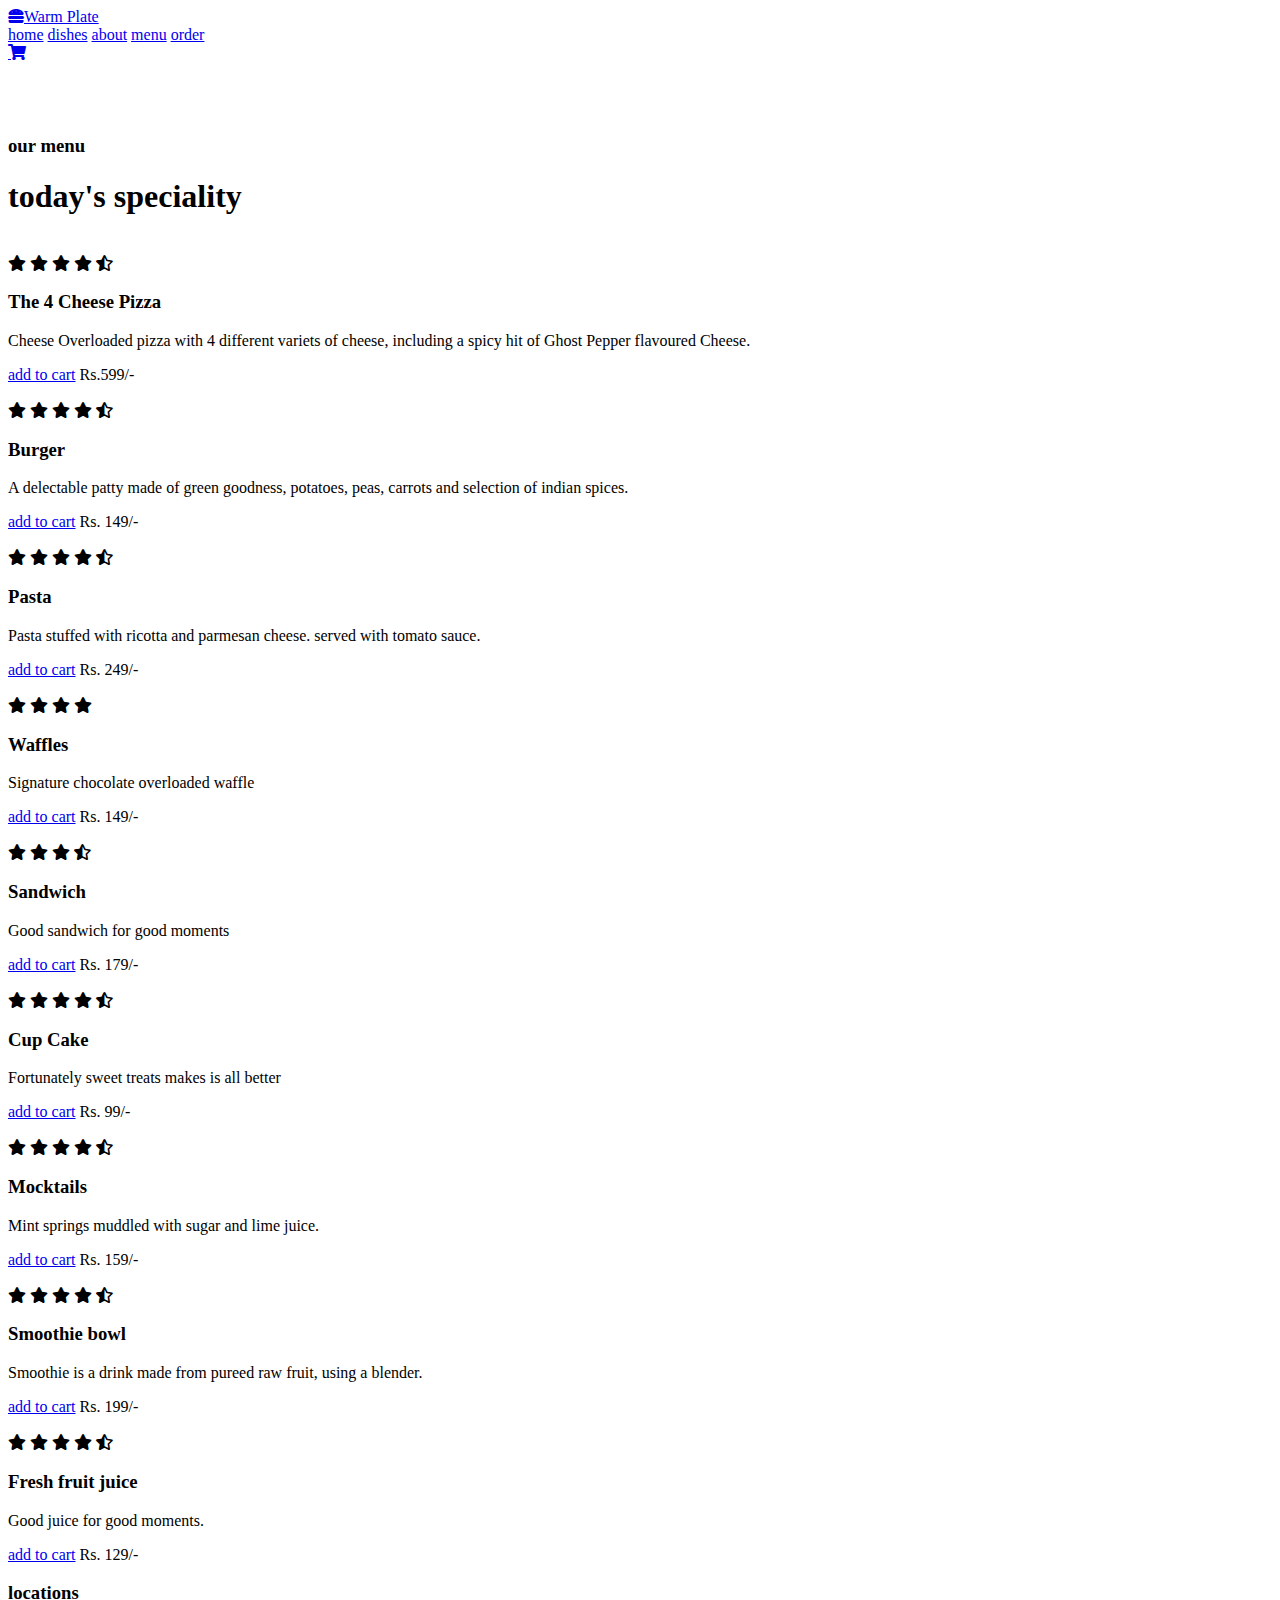
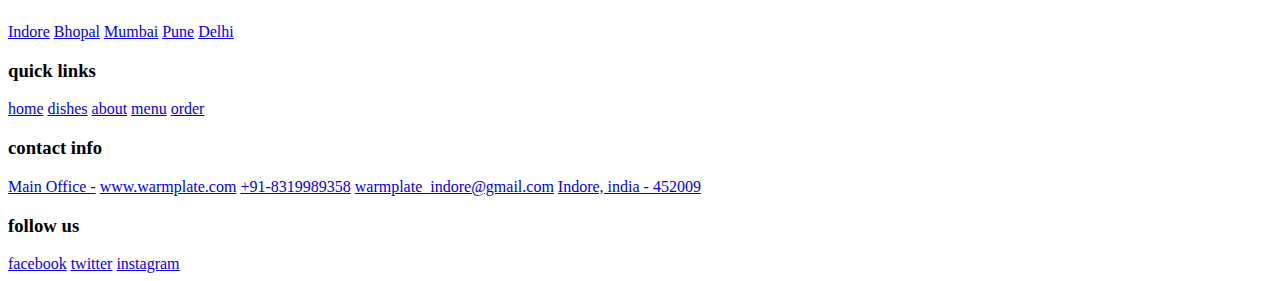
==== menu.html @ 4b9c8f13 "Add files via upload" ====
<!DOCTYPE html>
<html lang="en">
<head>
    <meta charset="UTF-8">
    <meta http-equiv="X-UA-Compatible" content="IE=edge">
    <meta name="viewport" content="width=device-width, initial-scale=1.0">
    <title>Warm Plate-Menu</title>

    <link rel="stylesheet" href="https://unpkg.com/swiper/swiper-bundle.min.css" />
    <link rel="stylesheet" href="https://cdnjs.cloudflare.com/ajax/libs/font-awesome/5.15.3/css/all.min.css">
    <link rel="stylesheet" href="Css/style.css">
</head>
<body>
    <header>

        <a href="index.html" class="logo"><i class="fas fa-hamburger"></i>Warm Plate</a>
    
        <nav class="navbar">
            <a href="index.html">home</a>
            <a href="dishesh.html">dishes</a>
            <a href="about.html">about</a>
            <a class="active"  href="menu.html">menu</a>
            <a href="order.html">order</a>
        </nav>
    
        <div class="icons">
            <a href="order.html" class="fas fa-shopping-cart"></a>
        </div>
    
    </header>

    <section class="menu" id="menu">
        <br><br><br>
        <h3 class="sub-heading"> our menu </h3>
        <h1 class="heading"> today's speciality </h1>
    
        <div class="box-container">
    
            <div class="box">
                <div class="image">
                    <img src="images/menu-1.jpg" alt="">
                </div>
                <div class="content">
                    <div class="stars">
                        <i class="fas fa-star"></i>
                        <i class="fas fa-star"></i>
                        <i class="fas fa-star"></i>
                        <i class="fas fa-star"></i>
                        <i class="fas fa-star-half-alt"></i>
                    </div>
                    <h3>The 4 Cheese Pizza</h3>
                    <p>Cheese Overloaded pizza with 4 different variets of cheese, including a spicy hit of Ghost Pepper flavoured Cheese.</p>
                    <a href="order.html" class="btn">add to cart</a>
                    <span class="price">Rs.599/-</span>
                </div>
            </div>
    
            <div class="box">
                <div class="image">
                    <img src="images/menu-2.jpg" alt="">
                </div>
                <div class="content">
                    <div class="stars">
                        <i class="fas fa-star"></i>
                        <i class="fas fa-star"></i>
                        <i class="fas fa-star"></i>
                        <i class="fas fa-star"></i>
                        <i class="fas fa-star-half-alt"></i>
                    </div>
                    <h3>Burger</h3>
                    <p>A delectable patty made of green goodness, potatoes, peas, carrots and selection of indian spices.</p>
                    <a href="order.html" class="btn">add to cart</a>
                    <span class="price">Rs. 149/- </span>
                </div>
            </div>
    
            <div class="box">
                <div class="image">
                    <img src="images/menu-3.jpg" alt="">
                </div>
                <div class="content">
                    <div class="stars">
                        <i class="fas fa-star"></i>
                        <i class="fas fa-star"></i>
                        <i class="fas fa-star"></i>
                        <i class="fas fa-star"></i>
                        <i class="fas fa-star-half-alt"></i>
                    </div>
                    <h3>Pasta</h3>
                    <p>Pasta stuffed with ricotta and parmesan cheese. served with tomato sauce.</p>
                    <a href="order.html" class="btn">add to cart</a>
                    <span class="price">Rs. 249/-</span>
                </div>
            </div>
    
            <div class="box">
                <div class="image">
                    <img src="images/menu-4.jpg" alt="">
                </div>
                <div class="content">
                    <div class="stars">
                        <i class="fas fa-star"></i>
                        <i class="fas fa-star"></i>
                        <i class="fas fa-star"></i>
                        <i class="fas fa-star"></i>
                    </div>
                    <h3>Waffles</h3>
                    <p>Signature chocolate overloaded waffle</p>
                    <a href="order.html" class="btn">add to cart</a>
                    <span class="price">Rs. 149/-</span>
                </div>
            </div>
    
            <div class="box">
                <div class="image">
                    <img src="images/menu-5.jpg" alt="">
                </div>
                <div class="content">
                    <div class="stars">
                        <i class="fas fa-star"></i>
                        <i class="fas fa-star"></i>
                        <i class="fas fa-star"></i>
                        <i class="fas fa-star-half-alt"></i>
                    </div>
                    <h3>Sandwich</h3>
                    <p>Good sandwich for good moments</p>
                    <a href="order.html" class="btn">add to cart</a>
                    <span class="price">Rs. 179/-</span>
                </div>
            </div>
    
            <div class="box">
                <div class="image">
                    <img src="images/menu-6.jpg" alt="">
                </div>
                <div class="content">
                    <div class="stars">
                        <i class="fas fa-star"></i>
                        <i class="fas fa-star"></i>
                        <i class="fas fa-star"></i>
                        <i class="fas fa-star"></i>
                        <i class="fas fa-star-half-alt"></i>
                    </div>
                    <h3>Cup Cake</h3>
                    <p>Fortunately sweet treats makes is all better</p>
                    <a href="order.html" class="btn">add to cart</a>
                    <span class="price">Rs. 99/-</span>
                </div>
            </div>
    
            <div class="box">
                <div class="image">
                    <img src="images/menu-7.jpg" alt="">
                </div>
                <div class="content">
                    <div class="stars">
                        <i class="fas fa-star"></i>
                        <i class="fas fa-star"></i>
                        <i class="fas fa-star"></i>
                        <i class="fas fa-star"></i>
                        <i class="fas fa-star-half-alt"></i>
                    </div>
                    <h3>Mocktails</h3>
                    <p>Mint springs muddled with sugar and lime juice.</p>
                    <a href="order.html" class="btn">add to cart</a>
                    <span class="price">Rs. 159/-</span>
                </div>
            </div>
    
            <div class="box">
                <div class="image">
                    <img src="images/menu-8.jpg" alt="">
                </div>
                <div class="content">
                    <div class="stars">
                        <i class="fas fa-star"></i>
                        <i class="fas fa-star"></i>
                        <i class="fas fa-star"></i>
                        <i class="fas fa-star"></i>
                        <i class="fas fa-star-half-alt"></i>
                    </div>
                    <h3>Smoothie bowl</h3>
                    <p>Smoothie is a drink made from pureed raw fruit, using a blender.</p>
                    <a href="order.html" class="btn">add to cart</a>
                    <span class="price">Rs. 199/-</span>
                </div>
            </div>
    
            <div class="box">
                <div class="image">
                    <img src="images/menu-9.jpg" alt="">
                </div>
                <div class="content">
                    <div class="stars">
                        <i class="fas fa-star"></i>
                        <i class="fas fa-star"></i>
                        <i class="fas fa-star"></i>
                        <i class="fas fa-star"></i>
                        <i class="fas fa-star-half-alt"></i>
                    </div>
                    <h3>Fresh fruit juice</h3>
                    <p>Good juice for good moments.</p>
                    <a href="order.html" class="btn">add to cart</a>
                    <span class="price">Rs. 129/-</span>
                </div>
            </div>
    
        </div>
    
    </section>

    <section class="footer">

        <div class="box-container">
    
            <div class="box">
                <h3>locations</h3>
                <a href="#">Indore</a>
                <a href="#">Bhopal</a>
                <a href="#">Mumbai</a>
                <a href="#">Pune</a>
                <a href="#">Delhi</a>
            </div>
    
            <div class="box">
                <h3>quick links</h3>
                <a href="index.html">home</a>
                <a href="dishesh.html">dishes</a>
                <a href="about.html">about</a>
                <a href="menu.html">menu</a>
                <a href="order.html">order</a>
            </div>
    
            <div class="box">
                <h3>contact info</h3>
                <a href="#">Main Office -</a>
                <a href="#">www.warmplate.com</a>
                <a href="#">+91-8319989358</a>
                <a href="#">warmplate_indore@gmail.com</a>
                <a href="#">Indore, india - 452009</a>
            </div>
    
            <div class="box">
                <h3>follow us</h3>
                <a href="#">facebook</a>
                <a href="#">twitter</a>
                <a href="#">instagram</a>
            </div>
    
        </div>
    
    </section>

    <script src="https://unpkg.com/swiper/swiper-bundle.min.js"></script>
    <script src="JavaScript/script.js"></script>
</body>
</html>
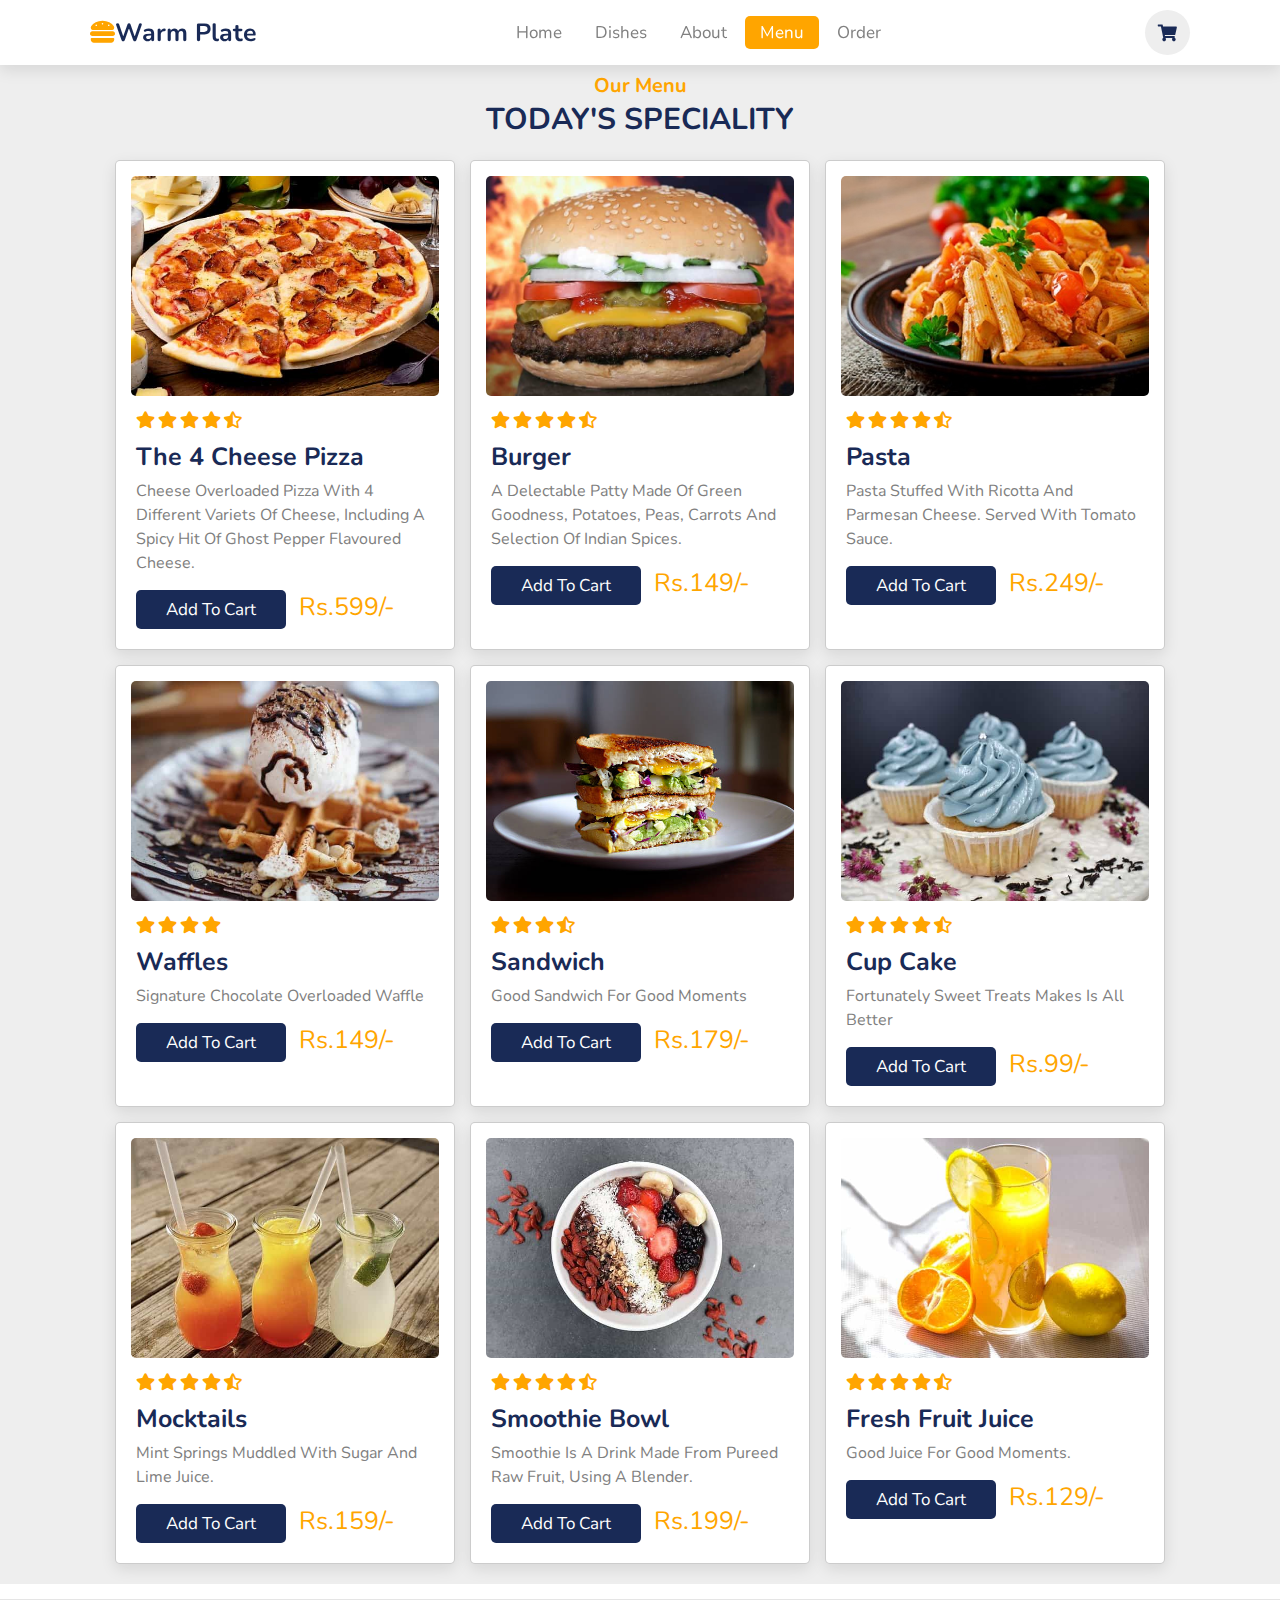
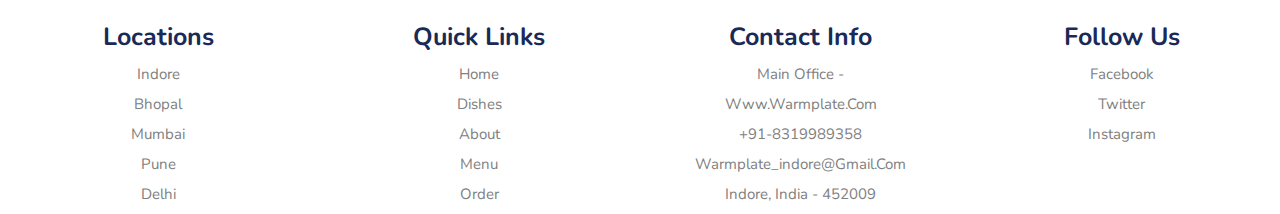
==== commit 46c2acdc: "Update menu.html" ====
--- a/menu.html
+++ b/menu.html
@@ -70,7 +70,7 @@
                     <h3>Burger</h3>
                     <p>A delectable patty made of green goodness, potatoes, peas, carrots and selection of indian spices.</p>
                     <a href="order.html" class="btn">add to cart</a>
-                    <span class="price">Rs. 149/- </span>
+                    <span class="price">Rs.149/- </span>
                 </div>
             </div>
     
@@ -89,7 +89,7 @@
                     <h3>Pasta</h3>
                     <p>Pasta stuffed with ricotta and parmesan cheese. served with tomato sauce.</p>
                     <a href="order.html" class="btn">add to cart</a>
-                    <span class="price">Rs. 249/-</span>
+                    <span class="price">Rs.249/-</span>
                 </div>
             </div>
     
@@ -107,7 +107,7 @@
                     <h3>Waffles</h3>
                     <p>Signature chocolate overloaded waffle</p>
                     <a href="order.html" class="btn">add to cart</a>
-                    <span class="price">Rs. 149/-</span>
+                    <span class="price">Rs.149/-</span>
                 </div>
             </div>
     
@@ -125,7 +125,7 @@
                     <h3>Sandwich</h3>
                     <p>Good sandwich for good moments</p>
                     <a href="order.html" class="btn">add to cart</a>
-                    <span class="price">Rs. 179/-</span>
+                    <span class="price">Rs.179/-</span>
                 </div>
             </div>
     
@@ -144,7 +144,7 @@
                     <h3>Cup Cake</h3>
                     <p>Fortunately sweet treats makes is all better</p>
                     <a href="order.html" class="btn">add to cart</a>
-                    <span class="price">Rs. 99/-</span>
+                    <span class="price">Rs.99/-</span>
                 </div>
             </div>
     
@@ -163,7 +163,7 @@
                     <h3>Mocktails</h3>
                     <p>Mint springs muddled with sugar and lime juice.</p>
                     <a href="order.html" class="btn">add to cart</a>
-                    <span class="price">Rs. 159/-</span>
+                    <span class="price">Rs.159/-</span>
                 </div>
             </div>
     
@@ -182,7 +182,7 @@
                     <h3>Smoothie bowl</h3>
                     <p>Smoothie is a drink made from pureed raw fruit, using a blender.</p>
                     <a href="order.html" class="btn">add to cart</a>
-                    <span class="price">Rs. 199/-</span>
+                    <span class="price">Rs.199/-</span>
                 </div>
             </div>
     
@@ -201,7 +201,7 @@
                     <h3>Fresh fruit juice</h3>
                     <p>Good juice for good moments.</p>
                     <a href="order.html" class="btn">add to cart</a>
-                    <span class="price">Rs. 129/-</span>
+                    <span class="price">Rs.129/-</span>
                 </div>
             </div>
     
@@ -254,4 +254,4 @@
     <script src="https://unpkg.com/swiper/swiper-bundle.min.js"></script>
     <script src="JavaScript/script.js"></script>
 </body>
-</html>+</html>
--- a/Css/style.css
+++ b/Css/style.css
@@ -0,0 +1,599 @@
+@import url('https://fonts.googleapis.com/css2?family=Nunito:wght@200;300;400;600;700&display=swap');
+
+:root{
+    --green:#27ae60;
+    --black:#192a56;
+    --light-color:#666;
+    --box-shadow:0 .5rem 1.5rem rgba(0,0,0,.1);
+}
+
+*{
+    font-family: 'Nunito', sans-serif;
+    margin:0; padding:0;
+    box-sizing: border-box;
+    text-decoration: none;
+    outline: none; border:none;
+    text-transform: capitalize;
+    transition: all .2s linear;
+}
+
+html{
+    font-size: 62.5%;
+    overflow-x: hidden;
+    scroll-padding-top: 5.5rem;
+    scroll-behavior: smooth;
+}
+
+section{
+    padding:2rem 9%;
+}
+
+section:nth-child(even){
+    background:#eee;
+}
+
+.sub-heading{
+    text-align: center;
+    color: orange;
+    font-size: 2rem;
+    padding-top: 1rem;
+}
+
+.heading{
+    text-align: center;
+    color:#192a56;
+    font-size: 3rem;
+    padding-bottom: 2rem;
+    text-transform: uppercase;
+}
+
+.btn{
+    margin-top: 1rem;
+    display: inline-block;
+    font-size: 1.7rem;
+    color:#fff;
+    background: #192a56;
+    border-radius: .5rem;
+    cursor: pointer;
+    padding:.8rem 3rem;
+}
+
+.btn:hover{
+    background: orange;
+    letter-spacing: .1rem;
+}
+
+header{
+    position: fixed;
+    top:0; left: 0; right:0;
+    background: #fff;
+    padding:1rem 7%;
+    display: flex;
+    align-items: center;
+    justify-content: space-between;
+    z-index: 1000;
+    box-shadow: var(--box-shadow);
+}
+
+header .logo{
+    color:#192a56;
+    font-size: 2.5rem;
+    font-weight: bolder;
+}
+
+header .logo i{
+    color:orange;
+}
+
+header .navbar a{
+    font-size: 1.7rem;
+    border-radius: .5rem;
+    padding:.5rem 1.5rem;
+    color:gray;
+}
+
+header .navbar a.active,
+header .navbar a:hover{
+    color:#fff;
+    background: orange;
+}
+
+header .icons i,
+header .icons a{
+    cursor: pointer;
+    margin-left: .5rem;
+    height:4.5rem;
+    line-height: 4.5rem;
+    width:4.5rem;
+    text-align: center;
+    font-size: 1.7rem;
+    color:#192a56;;
+    border-radius: 50%;
+    background: #eee;
+}
+
+header .icons i:hover,
+header .icons a:hover{
+    color:#fff;
+    background: #192a56;
+    transform: rotate(360deg);
+}
+
+header .icons #menu-bars{
+    display: none;
+}
+
+#search-form{
+    position: fixed;
+    top:-110%; left:0; 
+    height:100%; width:100%;
+    z-index: 1004;
+    background:rgba(0,0,0,.8);
+    display: flex;
+    align-items: center;
+    justify-content: center;
+    padding:0 1rem;
+}
+
+#search-form.active{
+    top:0;
+}
+
+#search-form #search-box{
+    width:50rem;
+    border-bottom: .1rem solid #fff;
+    padding:1rem 0;
+    color:#fff;
+    font-size: 3rem;
+    text-transform: none;
+    background:none;
+}
+
+#search-form #search-box::placeholder{
+    color:#eee;
+}
+
+#search-form #search-box::-webkit-search-cancel-button{
+    -webkit-appearance: none;
+}
+
+#search-form label{
+    color:#fff;
+    cursor:pointer;
+    font-size: 3rem;
+}
+
+#search-form label:hover{
+    color:orange;
+}
+
+#search-form #close{
+    position: absolute;
+    color:#fff;
+    cursor: pointer;
+    top: 2rem; right:3rem;
+    font-size: 5rem;
+}
+
+.home .home-slider .slide{
+    display: flex;
+    align-items: center;
+    flex-wrap: wrap;
+    gap:2rem; 
+    padding-top: 9rem;
+}
+
+.home .home-slider .slide .content{
+    flex:1 1 45rem;
+}
+
+.home .home-slider .slide .image{
+    flex:1 1 45rem;
+}
+
+.home .home-slider .slide .image img{
+    width: 100%;
+}
+
+.home .home-slider .slide .content span{
+    color:orange;
+    font-size: 2.5rem;
+}
+
+.home .home-slider .slide .content h3{
+    color:#192a56;;
+    font-size: 7rem;
+}
+
+.home .home-slider .slide .content p{
+    color:gray;
+    font-size: 2.2rem;
+    padding:.5rem 0;
+    line-height: 1.5;
+}
+
+.swiper-pagination-bullet-active{
+    background:orange;
+}
+
+.dishes .box-container{
+    display: grid;
+    grid-template-columns: repeat(auto-fit, minmax(28rem, 1fr));
+    gap:1.5rem;
+}
+
+.dishes .box-container .box{
+    padding:2.5rem;
+    background:#fff;
+    border-radius: .5rem;
+    border:.1rem solid rgba(0,0,0,.2);
+    box-shadow: var(--box-shadow);
+    position: relative;
+    overflow: hidden;
+    text-align: center;
+}
+
+/* .dishes .box-container .box .fa-heart,
+.dishes .box-container .box .fa-eye{
+    position: absolute;
+    top:1.5rem;
+    background:#eee;
+    border-radius: 50%;
+    height: 5rem;
+    width:5rem;
+    line-height: 5rem;
+    font-size: 2rem;
+    color:#192a56;;
+}
+
+.dishes .box-container .box .fa-heart:hover,
+.dishes .box-container .box .fa-eye:hover{
+    background:orange;
+    color:#fff;
+}
+
+.dishes .box-container .box .fa-heart{
+    right:-15rem;
+}
+
+.dishes .box-container .box .fa-eye{
+    left:-15rem;
+}
+
+.dishes .box-container .box:hover .fa-heart{
+    right:1.5rem;
+}
+
+.dishes .box-container .box:hover .fa-eye{
+    left:1.5rem;
+} */
+
+.dishes .box-container .box img{
+    height:17rem;
+    margin:1rem 0;
+}
+
+.dishes .box-container .box h3{
+    color:#192a56;;
+    font-size: 2.5rem;
+}
+
+.dishes .box-container .box .stars{
+    padding:1rem 0;
+}
+
+.dishes .box-container .box .stars i{
+    font-size: 1.7rem;
+    color:orange;
+}
+
+.dishes .box-container .box span{
+    color:orange;
+    font-weight: bolder;
+    margin-right: 1rem;
+    font-size: 2.5rem;
+}
+
+.about .row{
+    display: flex;
+    flex-wrap: wrap;
+    gap:1.5rem;
+    align-items: center;
+}
+
+.about .row .image{
+    flex:1 1 45rem;
+}
+
+.about .row .image img{ 
+    width: 100%;
+}
+
+.about .row .content{
+    flex:1 1 45rem;
+}
+
+.about .row .content h3{
+    color:#192a56;;
+    font-size: 4rem;
+    padding:.5rem 0;
+}
+
+.about .row .content p{
+    color:gray;
+    font-size: 1.5rem;
+    padding:.5rem 0;
+    line-height: 2;
+}
+
+.about .row .content .icons-container{
+    display: flex;
+    gap:1rem;
+    flex-wrap: wrap;
+    padding:1rem 0;
+    margin-top: .5rem;
+}
+
+.about .row .content .icons-container .icons{
+    background:#eee;
+    border-radius: .5rem;
+    border:.1rem solid rgba(0,0,0,.2);
+    display: flex;
+    align-items: center;
+    justify-content: center;
+    gap:1rem;
+    flex:1 1 17rem;
+    padding:1.5rem 1rem;
+}
+
+.about .row .content .icons-container .icons i{
+    font-size: 2.5rem;
+    color:orange;
+}
+
+.about .row .content .icons-container .icons span{
+    font-size: 1.5rem;
+    color:#192a56;;
+}
+
+.menu .box-container{
+    display: grid;
+    grid-template-columns: repeat(auto-fit, minmax(30rem, 1fr));
+    gap:1.5rem;
+}
+
+.menu .box-container .box{
+    background: #fff;
+    border:.1rem solid rgba(0,0,0,.2);
+    border-radius: .5rem;
+    box-shadow: var(--box-shadow);    
+}
+
+.menu .box-container .box .image{
+    height: 25rem;
+    width: 100%;
+    padding:1.5rem;
+    overflow: hidden;
+    position: relative;
+}
+
+.menu .box-container .box .image img{
+    height: 100%;
+    width: 100%;
+    border-radius: .5rem;
+    object-fit: cover;
+}
+
+.menu .box-container .box .image .fa-heart{
+    position: absolute;
+    top:2.5rem; right: 2.5rem;
+    height: 5rem;
+    width: 5rem;
+    line-height: 5rem;
+    text-align: center;
+    font-size: 2rem;
+    background: #fff;
+    border-radius: 50%;
+    color:#192a56;;
+}
+
+.menu .box-container .box .image .fa-heart:hover{
+    background-color: orange;
+    color:#fff;
+}
+
+.menu .box-container .box .content{
+    padding:2rem;
+    padding-top: 0;
+}
+
+.menu .box-container .box .content .stars{
+    padding-bottom: 1rem;
+}
+
+.menu .box-container .box .content .stars i{
+   font-size: 1.7rem;
+   color:orange;
+}
+
+.menu .box-container .box .content h3{
+    color:#192a56;;
+    font-size: 2.5rem;
+}
+
+.menu .box-container .box .content p{
+    color: gray;
+    font-size: 1.6rem;
+    padding:.5rem 0;
+    line-height: 1.5;
+}
+
+.menu .box-container .box .content .price{
+    color:orange;
+    margin-left: 1rem;
+    font-size: 2.5rem;
+}
+
+.order form{
+    max-width:90rem;
+    border-radius: .5rem;
+    box-shadow: var(--box-shadow);
+    border:.1rem solid rgba(0,0,0,.2);
+    background:#fff;
+    padding:1.5rem;
+    margin:0 auto;
+}
+
+.order form .inputBox{
+    display: flex;
+    flex-wrap: wrap;
+    justify-content: space-between;
+}
+
+.order form .inputBox .input{
+    width:49%;
+}
+
+.order form .inputBox .input span{
+    display:block;
+    padding:.5rem 0;
+    font-size: 1.5rem;
+    color:gray;
+}
+
+.order form .inputBox .input input,
+.order form .inputBox .input textarea{
+    background:#eee;
+    border-radius: .5rem;
+    padding:1rem;
+    font-size: 1.6rem;
+    color:#192a56;
+    text-transform: none;
+    margin-bottom: 1rem;
+    width:100%;
+}
+
+.order form .inputBox .input input:focus,
+.order form .inputBox .input textarea:focus{
+    border:.1rem solid orange;
+}
+
+.order form .inputBox .input textarea{
+    height:20rem;
+    resize: none;
+}
+
+.order form .btn{
+    margin-top: 0;
+}
+
+#error1,#error2,#error3,#error4,#error5,#error6,#error7{
+    color: orangered;
+}
+
+.footer .box-container{
+    display: grid;
+    grid-template-columns: repeat(auto-fit, minmax(25rem, 1fr));
+    gap:1.5rem;
+}
+
+.footer .box-container .box h3{
+    padding:.5rem 0;
+    font-size: 2.5rem;
+    color:#192a56;
+}
+
+.footer .box-container .box a{
+    display: block;
+    padding:.5rem 0;
+    font-size: 1.5rem;
+    color:gray;
+}
+
+.footer .box-container .box a:hover{
+    color:orange;
+    text-decoration: underline;
+}
+
+.footer{
+    text-align: center;
+    border-top: .1rem solid rgba(0,0,0,.1);
+    font-size: 2rem;
+    color:#192a56;
+    padding:.5rem;
+    padding-top: 1.5rem;
+    margin-top: 1.5rem;
+}
+
+@media (max-width:991px){
+
+    html{
+        font-size: 55%;
+    }
+    
+    header{
+        padding:1rem 2rem;
+    }
+
+    section{
+        padding:2rem;
+    }
+
+
+}
+
+@media (max-width:768px){
+
+    header .icons #menu-bars{
+        display: inline-block;
+    }
+
+    header .navbar{
+        position: absolute;
+        top:100%; left:0; right:0;
+        background:#fff;
+        border-top: .1rem solid rgba(0,0,0,.2);
+        border-bottom: .1rem solid rgba(0,0,0,.2);
+        padding:1rem;
+        clip-path: polygon(0 0, 100% 0, 100% 0, 0 0);
+    }
+
+    header .navbar.active{
+        clip-path: polygon(0 0, 100% 0, 100% 100%, 0% 100%);
+    }
+
+    header .navbar a{
+        display: block;
+        padding:1.5rem;
+        margin:1rem;
+        font-size: 2rem;
+        background:#eee;
+    }
+
+    #search-form #search-box{
+        width:90%;
+        margin:0 1rem;
+    }
+
+    .home .home-slider .slide .content h3{
+        font-size: 5rem;
+    }
+
+}
+
+@media (max-width:450px){
+
+    html{
+        font-size: 50%;
+    }
+
+    .dishes .box-container .box img{
+        height:auto;
+        width: 100%;
+    }
+
+    .order form .inputBox .input{
+        width:100%;
+    }
+
+}